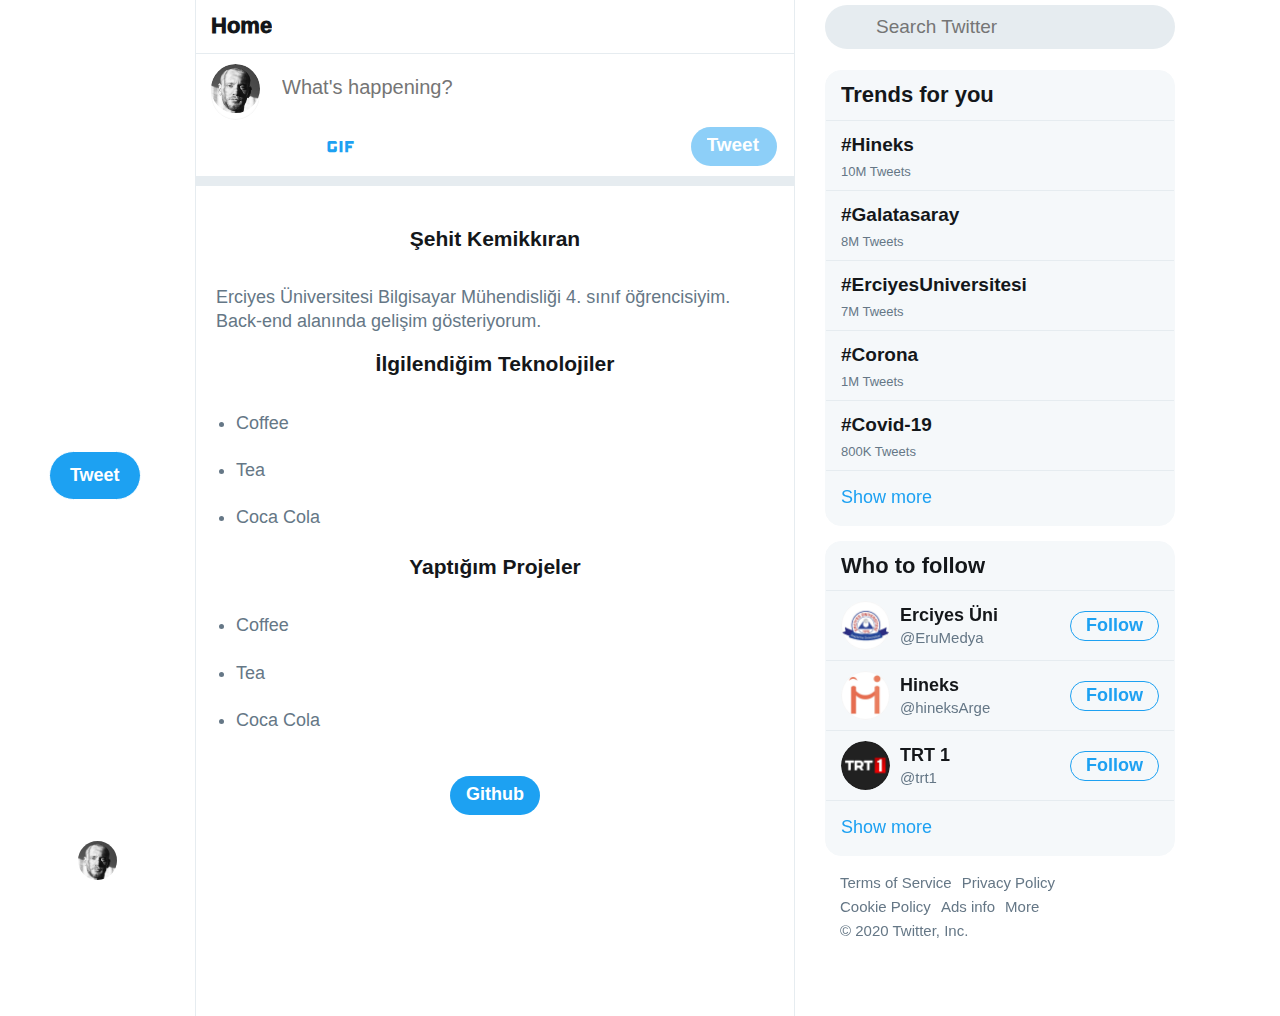
==== hakkimda.html @ d277f5a0 "proej dosyalarının yüklenmesi" ====
<!DOCTYPE html>
<html lang="en">
<head>
    <meta charset="UTF-8">
    <meta name="viewport" content="width=device-width, initial-scale=1.0">
    <script src="https://use.fontawesome.com/23bea62652.js"></script>
    <link rel="stylesheet" href="style.css">
    <title>Twitter</title>
    <link rel="icon" href="./images/twitter.png">
    <link href="https://fonts.googleapis.com/icon?family=Material+Icons" rel="stylesheet">
</head>
<body>

    <div id="root">

        <!-- Header Section -->
        <header class="css-general-class" style="align-items: center;">
            <div class="css-general-class header-div-width">
                <div class="css-general-class header-outer-container">
                    <div class="css-general-class header-container">
                        <!-- Header Side Nav Bar -->
                        <div class="css-general-class header-div-align">
                            <!-- Twitter Icon Div -->
                            <div class="css-general-class header-div-maxWidth header-div--padding">
                                <h1 class="h1-twitter-icon">
                                    <a class="a-twitter-icon" href="#">
                                        <div class="a-twitter-icon-div">
                                            <i class="faa fa fa-twitter" aria-hidden="true"></i>
                                        </div>
                                    </a>
                                </h1>
                            </div>
                            <!-- Nav Bar Div -->
                            <div class="css-general-class header-nav-div">
                                <nav class="css-general-class header-nav">
                                    <a href="#"  id="home" class="css-general-class header-nav-a">
                                        <div class="css-general-class header-nav-a-div">
                                            <div class="css-general-class">
                                                <i class="fas fa fa-home" aria-hidden="true"></i>
                                            </div>
                                            <a href="./index.html">
                                            <div class="header-nav-items">
                                                <span class="header-nav-span">Home</span>
                                            </div>
                                        </a>
                                        </div>
                                    </a>
                                    <a href="#" class="css-general-class header-nav-a">
                                        <div class="css-general-class header-nav-a-div">
                                            <div class="css-general-class">
                                                <i class="fas fa fa-hashtag" aria-hidden="true"></i>
                                            </div>
                                            <div class="header-nav-items">
                                                <span class="header-nav-span">Explore</span>
                                            </div>
                                        </div>
                                    </a>
                                    <a href="#" class="css-general-class header-nav-a">
                                        <div class="css-general-class header-nav-a-div">
                                            <div class="css-general-class">
                                                <i class="fas fa fa-bell-o" aria-hidden="true"></i>
                                            </div>
                                            <div class="header-nav-items">
                                                <span class="header-nav-span">Notifications</span>
                                            </div>
                                        </div>
                                    </a>
                                    <a href="#" class="css-general-class header-nav-a">
                                        <div class="css-general-class header-nav-a-div">
                                            <div class="css-general-class">
                                                <i class="fas fa fa-envelope-o" aria-hidden="true"></i>
                                            </div>
                                            <div class="header-nav-items">
                                                <span class="header-nav-span">Messages</span>
                                            </div>
                                        </div>
                                    </a>
                                    <a href="#" class="css-general-class header-nav-a">
                                        <div class="css-general-class header-nav-a-div">
                                            <div class="css-general-class">
                                                <i class="fas fa fa-bookmark-o" aria-hidden="true"></i>
                                            </div>
                                            <div class="header-nav-items">
                                                <span class="header-nav-span">Bookmarks</span>
                                            </div>
                                        </div>
                                    </a>
                                    <a href="#" class="css-general-class header-nav-a">
                                        <div class="css-general-class header-nav-a-div">
                                            <div class="css-general-class">
                                                <i class="fas fa fa-list" aria-hidden="true"></i>
                                            </div>
                                            <div class="header-nav-items">
                                                <span class="header-nav-span">Lists</span>
                                            </div>
                                        </div>
                                    </a>
                                    <a href="#" class="css-general-class header-nav-a">
                                        <div class="css-general-class header-nav-a-div">
                                            <div class="css-general-class">
                                                <i class="fas fa fa-user-o" aria-hidden="true"></i>
                                            </div>
                                            <a href="hakkimda.html">
                                            <div class="header-nav-items">
                                             
                                                <span class="header-nav-span">Profile</span>
                                            
                                            </div>
                                        </a>
                                        </div>
                                    </a>
                                    <a href="#" class="css-general-class header-nav-a">
                                        <div class="css-general-class header-nav-a-div">
                                            <div class="css-general-class">
                                                <i class="fas fa fa-ellipsis-h" aria-hidden="true" style="font-size: 33px;"></i>
                                            </div>
                                            <div class="header-nav-items">
                                                <span class="header-nav-span">More</span>
                                            </div>
                                        </div>
                                    </a>
                                </nav>
                            </div>
                            <!-- Tweet Btn Div -->
                            <div class="css-general-class header-btn-div">
                                <a href="#" class="css-general-class header-btn-a">
                                    <div class="header-btn-a-div">
                                        <span class="css-general-class header-btn-span">Tweet</span>
                                    </div>
                                </a>
                            </div>
                        </div>
                        <!-- Header User Div -->
                        <div class="css-general-class header-user-div">
                            <div class="css-general-class">
                                <div class="css-general-class header-user--div">
                                    <!-- Profile Image -->
                                    <div class="css-general-class">
                                        <div class="css-general-class header-userImg-div">
                                            <img src="./images/sehit.jpeg" alt="Şehit Kemikkıran"  height="39px" width="39px">
                                        </div>
                                    </div>
                                    <!-- User Name -->
                                    <div class="css-general-class header-user-name">
                                        <div class="css-general-class header-user--name">
                                            <div class="css-general-class header-user---name">
                                                <div class="css-general-class header-user----name">
                                                    <span id="user-name" class="header-userName-span">Şehit Kemikkıran</span>
                                                </div>
                                            </div>
                                            <div class="css-general-class header-user-nickName">
                                                <div class="css-general-class header-user--nickName">
                                                    <span id="user-nick-name" class="css-general-class user-nickName-span">@SehitKemikkiran</span>
                                                </div>
                                            </div>
                                        </div>
                                    </div>
                                    <!-- Down Arrow Icon -->
                                    <div class="css-general-class header-user-icon">
                                        <i class="faas fa fa-angle-down" aria-hidden="true"></i>
                                    </div>
                                </div>
                            </div>
                        </div>
                    </div>
                </div>
            </div>
        </header>


        <!-- Main Section -->
        <main class="css-general-class">
            <div class="css-general-class main-container">
                <div class="css-general-class main--container">
                    <div class="css-general-class main---container">
                        <!-- Tweets Box  -->
                        <div class="css-general-class tweets-box">
                            <div class="css-general-class"> <!--    -->
                                <!-- Main Header Div -->
                                <div class="css-general-class main-header-box">
                                    <div class="css-general-class main-header--box">
                                        <div class="css-general-class main-header---box">
                                            <div class="css-general-class">
                                                <div class="css-general-class main-header----box">
                                                    <div class="css-general-class main-header-----box">
                                                        <!-- Header Home Div -->
                                                        <div class="css-general-class main-header-content">
                                                            <div class="css-general-class main-header--content">
                                                                <h2 class="main-header-h2">
                                                                    <span class="main-header-span">Home</span>
                                                                </h2>
                                                            </div>
                                                        </div>
                                                        <!-- Stars Icon Div -->
                                                        <div class="css-general-class main-header-iconBox">
                                                            <div class="css-general-class main-header--iconBox">
                                                                <div class="main-header---iconBox">
                                                                    <i class="fa-main-header fa fa-star-o" aria-hidden="true"></i>
                                                                </div>
                                                            </div>
                                                        </div>
                                                    </div>
                                                </div>
                                            </div>
                                        </div>
                                    </div>
                                </div>
                                <!-- Main Post Tweet Box -->
                                <div class="css-general-class main-post-tweet">
                                    <div class="css-general-class main-post--tweet">
                                        <div class="css-general-class main-post---tweet">
                                            <div class="css-general-class">
                                                <div class="css-general-class">
                                                    <div class="css-general-class main-post----tweet">
                                                        <div class="css-general-class main-post-----tweet">
                                                            <!-- User Image -->
                                                            <div class="css-general-class main-postTweet-img">
                                                                <a href="#" class="css-general-class main-postTweet-img-a">
                                                                    <div class="css-general-class main-post-img-a-div">
                                                                        <div class="main-post-img-a--div">
                                                                            <div class="css-general-class main-post-img-a---div">
                                                                                <div class="css-general-class post-img-div"></div>
                                                                                <img src="./images/sehit.jpeg" alt="SehitKemikkıran" class="img-box">
                                                                            </div>
                                                                        </div>
                                                                        <div class="main-post-img--shadow"></div>
                                                                    </div>
                                                                    <div class="css-general-class main-post-img-shadow"></div>
                                                                </a>
                                                            </div>
                                                            <!-- Post Tweet Box -->
                                                            <div class="css-general-class post-tweet-box">
                                                                <!-- Whats Happening Box -->
                                                                <div class="css-general-class tweet-content">
                                                                    <div class="tweet--content">
                                                                        <div class="css-general-class tweet---content">
                                                                            <div class="css-general-class tweet----content">
                                                                                <div class="css-general-class tweet-content-div">
                                                                                    <div class="css-general-class tweet-content--div">
                                                                                        <div class="css-general-class tweet-content---div">
                                                                                            <div class="tweet-content----div">
                                                                                                <div class="css-general-class tweet-content-----div">
                                                                                                    <div class="css-general-class tweet--content-div">
                                                                                                        <div class="css-general-class tweet---content-div">
                                                                                                            <div class="css-general-class tweet----content-div">
                                                                                                                <div class="tweet-----content-div">
                                                                                                                    <div class="tweet--content--div">
                                                                                                                        <div class="tweet--content---div">
                                                                                                                            <textarea name="#" id="tweet-content" cols="4" rows="10" placeholder="What's happening?" class="tweet--content----div"></textarea>
                                                                                                                        </div>
                                                                                                                    </div>
                                                                                                                </div>
                                                                                                            </div>
                                                                                                        </div>
                                                                                                    </div>
                                                                                                </div>
                                                                                            </div>
                                                                                        </div>
                                                                                    </div>
                                                                                </div>
                                                                            </div>
                                                                        </div>
                                                                    </div>
                                                                </div>
                                                                <!-- Icons & Tweet Box -->
                                                                <div>
                                                                    <div class="css-general-class">
                                                                        <div class="css-general-class tweet-post-icon-container">
                                                                            <!-- Icons Box -->
                                                                            <div class="css-general-class post-icons-container">
                                                                                <!-- Add Photo Btn -->
                                                                                <div class="css-general-class post-btns">
                                                                                    <div class="css-general-class post--btns">
                                                                                        <i class="fa-post fa fa-picture-o" aria-hidden="true"></i>
                                                                                    </div>
                                                                                </div>
                                                                                <!-- Add GIF Btn -->
                                                                                <div class="css-general-class post-btns">
                                                                                    <div class="css-general-class post--btns">
                                                                                        <i class="fa-post fa--post material-icons">gif</i>
                                                                                    </div>
                                                                                </div>
                                                                                <!-- Add Poll Btn -->
                                                                                <div class="css-general-class post-btns">
                                                                                    <div class="css-general-class post--btns">
                                                                                        <i class="fa-post fa fa-bar-chart" aria-hidden="true"></i>
                                                                                    </div>
                                                                                </div>
                                                                                <!-- Add Emoji Btn -->
                                                                                <div class="css-general-class post-btns">
                                                                                    <div class="css-general-class post--btns">
                                                                                        <i class="fa-post fa fa-smile-o" aria-hidden="true"></i>
                                                                                    </div>
                                                                                </div>
                                                                                <!-- Schedule Tweet -->
                                                                                <div class="css-general-class post-btns">
                                                                                    <div class="css-general-class post--btns">
                                                                                        <i class="fa-post fa fa-calendar" aria-hidden="true"></i>
                                                                                    </div>
                                                                                </div>
                                                                            </div>
                                                                            <!-- Btn --Tweet-- Box -->
                                                                            <div class="css-general-class tweet-btn-container">
                                                                                <div aria-disabled="true" id="tweet-btn" class="css-general-class tweet-btn--container">
                                                                                    <div class="css-general-class tweet-btn---container">
                                                                                        <span class="css-general-class tweet-btn-span">
                                                                                            <span id="tweet-btn-span" class="css-general-class tweet-btn--span">Tweet</span>
                                                                                        </span>
                                                                                    </div>
                                                                                </div>
                                                                            </div>
                                                                        </div>
                                                                    </div>
                                                                </div>
                                                            </div>
                                                        </div>
                                                    </div>
                                                </div>
                                            </div>
                                        </div>
                                    </div>
                                </div>
                                <!-- Line Div -->
                                <div class="css-general-class main-line-div"></div>
                                <!-- Main Tweets Box -->
                                <div class="css-general-class tweets-main-box">
                                    <div class="css-general-class">
                                        <div id="tweets-box" class="css-general-class">
                                            <div id="no-content-div" class="css-general-class tweets-main--box">
                                                <!-- Welcome Div -->
                                                <div class="css-general-class welcom-div">
                                                    <span class="css-general-class welcome-span">
                                                       Şehit Kemikkıran
                                                    </span>
                                                </div>
                                                <!-- Paragraph -->
                                                <div class="css-general-class welcome-p-div" style="text-align: start !important;">
                                                    <span class="css-general-class welcome-p-span">
                                                        Erciyes Üniversitesi Bilgisayar Mühendisliği 4. sınıf öğrencisiyim.<br> Back-end alanında gelişim gösteriyorum.   
                                                    </span>
                                                </div> <br>
                                                <div class="css-general-class welcom-div">
                                                    <span class="css-general-class welcome-span">
                                                       İlgilendiğim Teknolojiler
                                                    </span>
                                                </div>
                                                <div class="css-general-class welcome-p-div" style="text-align: start !important;">
                                                    <span class="css-general-class welcome-p-span">
                                                        <ul class="list-style-type: circle;" style="padding-left: 20px;">
                                                            <li>Coffee</li>
                                                            <li>Tea</li>
                                                            <li>Coca Cola</li>
                                                          </ul>   
                                                    </span>
                                                </div>
                                                <div class="css-general-class welcom-div">
                                                    <span class="css-general-class welcome-span">
                                                       Yaptığım Projeler
                                                    </span>
                                                </div>
                                                <div class="css-general-class welcome-p-div" style="text-align: start !important;">
                                                    <span class="css-general-class welcome-p-span">
                                                        <ul class="list-style-type: circle;" style="padding-left: 20px;">
                                                            <li>Coffee</li>
                                                            <li>Tea</li>
                                                            <li>Coca Cola</li>
                                                          </ul>   
                                                    </span>
                                                </div>
                                                <!-- Let's Go Btn -->
                                                <a href="https://github.com/sehit" target="_blank" class="css-general-class welcome-a">
                                                    <div class="css-general-class lets-go-btn">
                                                        <span class="css-general-class lets-go-span">
                                                            <span class="css-general-class lets-go--span">
                                                                Github
                                                            </span>
                                                        </span>
                                                    </div>
                                                </a>
                                            </div>
                                        </div>
                                    </div>
                                </div>
                            </div>
                        </div>
                        <!-- Search, Trends & Follow Box -->
                        <div class="css-general-class col-3rd-container">
                            <div class="css-general-class col-3rd--container">
                                <div class="css-general-class col-3rd---container">
                                    <div class="css-general-class col-3rd----container">
                                        <div class="css-general-class">
                                            <div class="css-general-class col-3rd-----container">
                                                <!-- Search Container -->
                                                <div class="css-general-class search-container">
                                                    <div class="css-general-class search--container">
                                                        <div class="css-general-class search---container">
                                                            <div class="search----container">
                                                                <form action="#" class="search-form">
                                                                    <div class="css-general-class search-form-div">
                                                                        <div class="css-general-class search-form--div">
                                                                            <div class="css-general-class search-form---div">
                                                                                <!-- Search Icon -->
                                                                                <div class="css-general-class search-icon-div">
                                                                                    <i class="fa--search fa fa-search" aria-hidden="true"></i>
                                                                                </div>
                                                                                <!-- Search Content -->
                                                                                <div class="css-general-class search-content-div">
                                                                                    <input type="text" placeholder="Search Twitter" class="search-content-input">
                                                                                </div>
                                                                            </div>
                                                                        </div>
                                                                    </div>
                                                                </form>
                                                            </div>
                                                        </div>
                                                    </div>
                                                </div>
                                                <!-- Trends for you Container -->
                                                <div class="css-general-class trends-container">
                                                    <div class="css-general-class">
                                                        <div class="css-general-class">
                                                            <section class="css-general-class">
                                                                <div class="css-general-class">
                                                                    <div class="css-general-class">
                                                                        <div class="css-general-class trends--container">
                                                                            <div class="css-general-class">
                                                                                <!-- Trends for you Div -->
                                                                                <div class="css-general-class trends-header-container trends--header">
                                                                                    <h2 class="css-general-class trends-Header-h2">
                                                                                        <!-- Text -->
                                                                                        <div class="css-general-class trends-header-h2-div">
                                                                                            <span class="css-general-class trends-h2-div-span">
                                                                                                Trends for you 
                                                                                            </span>
                                                                                        </div>
                                                                                        <!-- Setting Icon -->
                                                                                        <div class="css-general-class trends-setting-icon">
                                                                                            <a href="#" class="css-general-class setting-icon-a">
                                                                                                <div class="css-general-class setting-icon-a-div">
                                                                                                    <i class="fa--setting fa fa-cog" aria-hidden="true"></i>
                                                                                                </div>
                                                                                            </a>
                                                                                        </div>
                                                                                    </h2>
                                                                                </div>
                                                                                <!-- First Hashtag -->
                                                                                <div class="css-general-class hashtag-container">
                                                                                    <div class="css-general-class hashtag--container">
                                                                                        <div class="css-general-class hashtag---container">
                                                                                            <!-- Hashtag Text -->
                                                                                            <div class="css-general-class hashtag-text">
                                                                                                <span class="hashtag-span">#Hineks</span>
                                                                                            </div>
                                                                                            <!-- Number Of Tweets -->
                                                                                            <div class="css-general-class hashtag-number">
                                                                                                <span class="css-general-class hashtag-number-span">
                                                                                                    10M Tweets
                                                                                                </span>
                                                                                            </div>
                                                                                            <!-- Hashtag Icon -->
                                                                                            <div class="css-general-class hashtag-icon">
                                                                                                <div class="css-general-class hashtag--icon">
                                                                                                    <div class="css-general-class hashtag---icon">
                                                                                                        <div class="css-general-class hashtag----icon">
                                                                                                            <div class="css-general-class hashtag-----icon">
                                                                                                                <div class="css-general-class hashtag------icon">
                                                                                                                    
                                                                                                                </div>
                                                                                                                <i class="fa--hashtag fa fa-ellipsis-h" aria-hidden="true"></i>
                                                                                                            </div>
                                                                                                        </div>
                                                                                                    </div>
                                                                                                </div>
                                                                                            </div>
                                                                                        </div>
                                                                                    </div>
                                                                                </div>
                                                                                <!-- Second Hash -->
                                                                                <div class="css-general-class hashtag-container">
                                                                                    <div class="css-general-class hashtag--container">
                                                                                        <div class="css-general-class hashtag---container">
                                                                                            <!-- Hashtag Text -->
                                                                                            <div class="css-general-class hashtag-text">
                                                                                                <span class="hashtag-span">#Galatasaray</span>
                                                                                            </div>
                                                                                            <!-- Number Of Tweets -->
                                                                                            <div class="css-general-class hashtag-number">
                                                                                                <span class="css-general-class hashtag-number-span">
                                                                                                    8M Tweets
                                                                                                </span>
                                                                                            </div>
                                                                                            <!-- Hashtag Icon -->
                                                                                            <div class="css-general-class hashtag-icon">
                                                                                                <div class="css-general-class hashtag--icon">
                                                                                                    <div class="css-general-class hashtag---icon">
                                                                                                        <div class="css-general-class hashtag----icon">
                                                                                                            <div class="css-general-class hashtag-----icon">
                                                                                                                <div class="css-general-class hashtag------icon">
                                                                                                                    
                                                                                                                </div>
                                                                                                                <i class="fa--hashtag fa fa-ellipsis-h" aria-hidden="true"></i>
                                                                                                            </div>
                                                                                                        </div>
                                                                                                    </div>
                                                                                                </div>
                                                                                            </div>
                                                                                        </div>
                                                                                    </div>
                                                                                </div>
                                                                                <!-- Third Hash -->
                                                                                <div class="css-general-class hashtag-container">
                                                                                    <div class="css-general-class hashtag--container">
                                                                                        <div class="css-general-class hashtag---container">
                                                                                            <!-- Hashtag Text -->
                                                                                            <div class="css-general-class hashtag-text">
                                                                                                <span class="hashtag-span">#ErciyesUniversitesi</span>
                                                                                            </div>
                                                                                            <!-- Number Of Tweets -->
                                                                                            <div class="css-general-class hashtag-number">
                                                                                                <span class="css-general-class hashtag-number-span">
                                                                                                    7M Tweets
                                                                                                </span>
                                                                                            </div>
                                                                                            <!-- Hashtag Icon -->
                                                                                            <div class="css-general-class hashtag-icon">
                                                                                                <div class="css-general-class hashtag--icon">
                                                                                                    <div class="css-general-class hashtag---icon">
                                                                                                        <div class="css-general-class hashtag----icon">
                                                                                                            <div class="css-general-class hashtag-----icon">
                                                                                                                <div class="css-general-class hashtag------icon">
                                                                                                                    
                                                                                                                </div>
                                                                                                                <i class="fa--hashtag fa fa-ellipsis-h" aria-hidden="true"></i>
                                                                                                            </div>
                                                                                                        </div>
                                                                                                    </div>
                                                                                                </div>
                                                                                            </div>
                                                                                        </div>
                                                                                    </div>
                                                                                </div>
                                                                                <!-- Forth Hash -->
                                                                                <div class="css-general-class hashtag-container">
                                                                                    <div class="css-general-class hashtag--container">
                                                                                        <div class="css-general-class hashtag---container">
                                                                                            <!-- Hashtag Text -->
                                                                                            <div class="css-general-class hashtag-text">
                                                                                                <span class="hashtag-span">#Corona</span>
                                                                                            </div>
                                                                                            <!-- Number Of Tweets -->
                                                                                            <div class="css-general-class hashtag-number">
                                                                                                <span class="css-general-class hashtag-number-span">
                                                                                                    1M Tweets
                                                                                                </span>
                                                                                            </div>
                                                                                            <!-- Hashtag Icon -->
                                                                                            <div class="css-general-class hashtag-icon">
                                                                                                <div class="css-general-class hashtag--icon">
                                                                                                    <div class="css-general-class hashtag---icon">
                                                                                                        <div class="css-general-class hashtag----icon">
                                                                                                            <div class="css-general-class hashtag-----icon">
                                                                                                                <div class="css-general-class hashtag------icon">
                                                                                                                    
                                                                                                                </div>
                                                                                                                <i class="fa--hashtag fa fa-ellipsis-h" aria-hidden="true"></i>
                                                                                                            </div>
                                                                                                        </div>
                                                                                                    </div>
                                                                                                </div>
                                                                                            </div>
                                                                                        </div>
                                                                                    </div>
                                                                                </div>
                                                                                <!-- Last Hash -->
                                                                                <div class="css-general-class hashtag-container">
                                                                                    <div class="css-general-class hashtag--container">
                                                                                        <div class="css-general-class hashtag---container">
                                                                                            <!-- Hashtag Text -->
                                                                                            <div class="css-general-class hashtag-text">
                                                                                                <span class="hashtag-span">#Covid-19</span>
                                                                                            </div>
                                                                                            <!-- Number Of Tweets -->
                                                                                            <div class="css-general-class hashtag-number">
                                                                                                <span class="css-general-class hashtag-number-span">
                                                                                                    800K Tweets
                                                                                                </span>
                                                                                            </div>
                                                                                            <!-- Hashtag Icon -->
                                                                                            <div class="css-general-class hashtag-icon">
                                                                                                <div class="css-general-class hashtag--icon">
                                                                                                    <div class="css-general-class hashtag---icon">
                                                                                                        <div class="css-general-class hashtag----icon">
                                                                                                            <div class="css-general-class hashtag-----icon">
                                                                                                                <div class="css-general-class hashtag------icon">
                                                                                                                    
                                                                                                                </div>
                                                                                                                <i class="fa--hashtag fa fa-ellipsis-h" aria-hidden="true"></i>
                                                                                                            </div>
                                                                                                        </div>
                                                                                                    </div>
                                                                                                </div>
                                                                                            </div>
                                                                                        </div>
                                                                                    </div>
                                                                                </div>
                                                                                <!-- Show More Link -->
                                                                                <a href="#" class="css-general-class trends-a">
                                                                                    <div class="css-general-class trends-a-div">
                                                                                        <span class="css-general-class trends-a-span">
                                                                                            Show more
                                                                                        </span>
                                                                                    </div>
                                                                                </a>
                                                                            </div>
                                                                        </div>
                                                                    </div>
                                                                </div>
                                                            </section>
                                                        </div>
                                                    </div>
                                                </div>
                                                <!-- Who To Follow Container -->
                                                <div class="css-general-class follow-container">
                                                    <aside class="css-general-class">
                                                        <!-- Who To Follow Header -->
                                                        <div class="css-general-class follow--container">
                                                            <h2 class="css-general-class follow-h2">
                                                                <div class="css-general-class follow-h2-div">
                                                                    <span class="css-general-class follow-span">
                                                                        Who to follow
                                                                    </span>
                                                                </div>
                                                            </h2>
                                                        </div>
                                                        <!-- Suggested Pages -->
                                                        <div class="css-general-class">
                                                            <!-- Page one -->
                                                            <div class="css-general-class suggested-container">
                                                                <div class="css-general-class suggested--container">
                                                                    <!-- Image -->
                                                                    <div class="css-general-class suggested-img-container">
                                                                        <div class="css-general-class suggested-img--container">
                                                                            <a href="#" class="css-general-class suggested-img-a">
                                                                                <div class="css-general-class suggested-img-a--div">
                                                                                    <div class="suggested-img-div"></div>
                                                                                    <div class="suggested-img--div">
                                                                                        <div class="css-general-class suggested-img---div">
                                                                                            <div class="css-general-class suggested-img----div"></div>
                                                                                            <img src="https://twitter.com/EruMedya/photo" alt="eru" class="suggested-img">
                                                                                        </div>
                                                                                    </div>
                                                                                </div>
                                                                                <div class="css-general-class suggested-img-a-div"></div>
                                                                            </a>
                                                                        </div>
                                                                    </div>
                                                                    <!-- Text & Btn -->
                                                                    <div class="css-general-class suggested-page-name-div">
                                                                        <div class="css-general-class suggested-page-name--div">
                                                                            <!-- Page Name -->
                                                                            <div class="css-general-class suggested-page-name---div">
                                                                                <a href="https://twitter.com/EruMedya" target="_blanks" class="css-general-class suggested-page-name-a">
                                                                                    <div class="css-general-class suggested-page-name-a-div">
                                                                                        <!-- Name -->
                                                                                        <div class="css-general-class suggested-page-name">
                                                                                            <!-- Name -->
                                                                                            <div class="css-general-class suggested--page-name">
                                                                                                <span class="css-general-class suggested--page-name-span">
                                                                                                    <span class="css-general-class suggested--page-name-span">
                                                                                                        Erciyes Üni
                                                                                                    </span>
                                                                                                </span>
                                                                                            </div>
                                                                                            <!-- Verified Icon -->
                                                                                            <div class="css-general-class suggested-page-verified">
                                                                                                <i class="fa-verified fa fa-check-circle" aria-hidden="true"></i>
                                                                                            </div>
                                                                                        </div>
                                                                                        <!-- Nick Name -->
                                                                                        <div class="css-general-class suggested-nickName-div">
                                                                                            <div class="css-general-class suggested-nickName--div">
                                                                                                <span class="css-general-class suggested-nickName-span">
                                                                                                    @EruMedya
                                                                                                </span>
                                                                                            </div>
                                                                                        </div>
                                                                                    </div>
                                                                                </a>
                                                                            </div>
                                                                            <!-- Follow Btn -->
                                                                            <div class="css-general-class suggested-btn">
                                                                                <div class="css-general-class suggested--btn">
                                                                                    <div class="css-general-class suggested---btn">
                                                                                        <span class="css-general-class suggested-btn--span">
                                                                                            <span class="css-general-class suggested-btn---span">
                                                                                                Follow
                                                                                            </span>
                                                                                        </span>
                                                                                    </div>
                                                                                </div>
                                                                            </div>
                                                                        </div>
                                                                    </div>
                                                                </div>
                                                            </div>
                                                            <!-- Page two -->
                                                            <div class="css-general-class suggested-container">
                                                                <div class="css-general-class suggested--container">
                                                                    <!-- Image -->
                                                                    <div class="css-general-class suggested-img-container">
                                                                        <div class="css-general-class suggested-img--container">
                                                                            <a href="#" class="css-general-class suggested-img-a">
                                                                                <div class="css-general-class suggested-img-a--div">
                                                                                    <div class="suggested-img-div"></div>
                                                                                    <div class="suggested-img--div">
                                                                                        <div class="css-general-class suggested-img---div">
                                                                                            <div class="css-general-class suggested-img-jazeera----div"></div>
                                                                                            <img src="./images/hineks.jpg" alt="AJ+" class="suggested-img">
                                                                                        </div>
                                                                                    </div>
                                                                                </div>
                                                                                <div class="css-general-class suggested-img-a-div"></div>
                                                                            </a>
                                                                        </div>
                                                                    </div>
                                                                    <!-- Text & Btn -->
                                                                    <div class="css-general-class suggested-page-name-div">
                                                                        <div class="css-general-class suggested-page-name--div">
                                                                            <!-- Page Name -->
                                                                            <div class="css-general-class suggested-page-name---div">
                                                                                <a href="#" class="css-general-class suggested-page-name-a">
                                                                                    <div class="css-general-class suggested-page-name-a-div">
                                                                                        <!-- Name -->
                                                                                        <div class="css-general-class suggested-page-name">
                                                                                            <!-- Name -->
                                                                                            <div class="css-general-class suggested--page-name">
                                                                                                <span class="css-general-class suggested--page-name-span">
                                                                                                    <span class="css-general-class suggested--page-name-span">
                                                                                                        Hineks
                                                                                                    </span>
                                                                                                </span>
                                                                                            </div>
                                                                                            <!-- Verified Icon -->
                                                                                            <div class="css-general-class suggested-page-verified">
                                                                                                <i class="fa-verified fa fa-check-circle" aria-hidden="true"></i>
                                                                                            </div>
                                                                                        </div>
                                                                                        <!-- Nick Name -->
                                                                                        <div class="css-general-class suggested-nickName-div">
                                                                                            <div class="css-general-class suggested-nickName--div">
                                                                                                <span class="css-general-class suggested-nickName-span">
                                                                                                    @hineksArge
                                                                                                </span>
                                                                                            </div>
                                                                                        </div>
                                                                                    </div>
                                                                                </a>
                                                                            </div>
                                                                            <!-- Follow Btn -->
                                                                            <div class="css-general-class suggested-btn">
                                                                                <div class="css-general-class suggested--btn">
                                                                                    <div class="css-general-class suggested---btn">
                                                                                        <span class="css-general-class suggested-btn--span">
                                                                                            <span class="css-general-class suggested-btn---span">
                                                                                                Follow
                                                                                            </span>
                                                                                        </span>
                                                                                    </div>
                                                                                </div>
                                                                            </div>
                                                                        </div>
                                                                    </div>
                                                                </div>
                                                            </div>
                                                            <!-- Page three -->
                                                            <div class="css-general-class suggested-container">
                                                                <div class="css-general-class suggested--container">
                                                                    <!-- Image -->
                                                                    <div class="css-general-class suggested-img-container">
                                                                        <div class="css-general-class suggested-img--container">
                                                                            <a href="#" class="css-general-class suggested-img-a">
                                                                                <div class="css-general-class suggested-img-a--div">
                                                                                    <div class="suggested-img-div"></div>
                                                                                    <div class="suggested-img--div">
                                                                                        <div class="css-general-class suggested-img---div">
                                                                                            <div class="css-general-class suggested-img-reuters----div"></div>
                                                                                            <img src="./images/trt1.jpg" alt="AJ+" class="suggested-img">
                                                                                        </div>
                                                                                    </div>
                                                                                </div>
                                                                                <div class="css-general-class suggested-img-a-div"></div>
                                                                            </a>
                                                                        </div>
                                                                    </div>
                                                                    <!-- Text & Btn -->
                                                                    <div class="css-general-class suggested-page-name-div">
                                                                        <div class="css-general-class suggested-page-name--div">
                                                                            <!-- Page Name -->
                                                                            <div class="css-general-class suggested-page-name---div">
                                                                                <a href="#" class="css-general-class suggested-page-name-a">
                                                                                    <div class="css-general-class suggested-page-name-a-div">
                                                                                        <!-- Name -->
                                                                                        <div class="css-general-class suggested-page-name">
                                                                                            <!-- Name -->
                                                                                            <div class="css-general-class suggested--page-name">
                                                                                                <span class="css-general-class suggested--page-name-span">
                                                                                                    <span class="css-general-class suggested--page-name-span">
                                                                                                        TRT 1
                                                                                                    </span>
                                                                                                </span>
                                                                                            </div>
                                                                                            <!-- Verified Icon -->
                                                                                            <div class="css-general-class suggested-page-verified">
                                                                                                <i class="fa-verified fa fa-check-circle" aria-hidden="true"></i>
                                                                                            </div>
                                                                                        </div>
                                                                                        <!-- Nick Name -->
                                                                                        <div class="css-general-class suggested-nickName-div">
                                                                                            <div class="css-general-class suggested-nickName--div">
                                                                                                <span class="css-general-class suggested-nickName-span">
                                                                                                    @trt1
                                                                                                </span>
                                                                                            </div>
                                                                                        </div>
                                                                                    </div>
                                                                                </a>
                                                                            </div>
                                                                            <!-- Follow Btn -->
                                                                            <div class="css-general-class suggested-btn">
                                                                                <div class="css-general-class suggested--btn">
                                                                                    <div class="css-general-class suggested---btn">
                                                                                        <span class="css-general-class suggested-btn--span">
                                                                                            <span class="css-general-class suggested-btn---span">
                                                                                                Follow
                                                                                            </span>
                                                                                        </span>
                                                                                    </div>
                                                                                </div>
                                                                            </div>
                                                                        </div>
                                                                    </div>
                                                                </div>
                                                            </div>
                                                        </div>
                                                        <!-- Show More Link -->
                                                        <a href="#"></a><a href="#" class="css-general-class trends-a">
                                                            <div class="css-general-class trends-a-div">
                                                                <span class="css-general-class trends-a-span">
                                                                    Show more
                                                                </span>
                                                            </div>
                                                        </a>
                                                    </aside>
                                                </div>
                                                <!-- Terms Container -->
                                                <div class="css-general-class terms-container">
                                                    <nav class="css-general-class terms--container">
                                                        <!-- Terms Of Service -->
                                                        <a href="#" class="css-general-class terms-a">
                                                            <span class="css-general-class terms-span">
                                                                Terms of Service
                                                            </span>
                                                        </a>
                                                        <!-- Privacy Policy -->
                                                        <a href="#" class="css-general-class terms-a">
                                                            <span class="css-general-class terms-span">
                                                                Privacy Policy
                                                            </span>
                                                        </a>
                                                        <!-- Cookie Policy -->
                                                        <a href="#" class="css-general-class terms-a">
                                                            <span class="css-general-class terms-span">
                                                                Cookie Policy
                                                            </span>
                                                        </a>
                                                        <!-- Ads info -->
                                                        <a href="#" class="css-general-class terms-a">
                                                            <span class="css-general-class terms-span">
                                                                Ads info
                                                            </span>
                                                        </a>
                                                        <!-- More -->
                                                        <div class="css-general-class terms-more-div">
                                                            <div class="css-general-class terms-more--div">
                                                                More
                                                                <i class="fa-footer fa fa-ellipsis-h" aria-hidden="true"></i>
                                                            </div>
                                                        </div>
                                                        <!-- 2020 Twitter -->
                                                        <div class="css-general-class terms-last-link">
                                                            <span class="css-general-class terms-last-span">
                                                                © 2020 Twitter, Inc.
                                                            </span>
                                                        </div>
                                                    </nav>
                                                </div>
                                            </div>
                                        </div>
                                    </div>
                                </div>
                            </div>
                        </div>
                    </div>
                </div>
            </div>
        </main>

    </div>
</body>
</html>
---- style.css ----
*{
    margin: 0;
    padding: 0;
    font-family: -apple-system, BlinkMacSystemFont, 'Segoe UI', Roboto, Oxygen, Ubuntu, Cantarell, 'Open Sans', 'Helvetica Neue', sans-serif;
}


body{
    overflow-y: scroll;
    font-size: 15px;
}


#root{
    height: 100%;
    display: flex;
}


/* Header */
.css-general-class{
    border: 0 solid black;
    box-sizing: border-box;
    display: flex;
    flex-basis: auto;
    align-items: stretch;
    flex-direction: column;
    margin: 0;
    padding: 0;
    position: relative;
    z-index: 0;
}

header{
    flex-grow: 1;
    align-items: flex-end; /*----------------*/
    z-index: 3;
}

.header-outer-container{
    height: 100%;
    top: 0px;
    position: fixed;
}

.header-div-width{
    width: 275px;
}

.header-container{
    overflow-y: auto;
    justify-content: space-between;
    height: 100%;
    width: 275px;
    padding-left: 10px;
    padding-right: 10px;
}

.header-div-align{
    align-items: flex-start; /*------------*/
}

.header-div-maxWidth{
    max-width: 100%;
}

.header-div--padding{
    padding-bottom: 2px;
    padding-top: 2px;
}


/* icon styling */

/* .div-icon-dim{
    width: 49px;
    height: 53px;
    justify-content: center;
} */

.h1-twitter-icon{
    min-width: 30px;
    align-self: stretch;
    cursor: pointer;
    align-items: center;
    justify-content: center;
    flex-grow: 1;
    display: flex;
}

.a-twitter-icon{
    min-width: 49px;
    min-height: 49px;
    border-width: 1px;
    border-style: solid;
    border-radius: 9999px;
    border-color: rgb(255, 255, 255);
    padding-left: 0px;
    padding-right: 0px;
    text-decoration: none;
}

.a-twitter-icon:hover{
    background-color: rgb(29, 161, 242, 0.1);
    transition-property: background-color;
    transition-duration: 0.25s;
}

.a-twitter-icon-div{
    line-height: 1;
    font-weight: 700;
    font-size: 15px;
    overflow-wrap: break-word;
    min-width: 0;
    align-items: center;
    justify-content: center;
    flex-grow: 1;
    text-align: center;
    color: rgb(29, 161, 242);
    max-width: 100%;
    display: flex;
}

.faa{
    height: 2rem;
    width: 1.5rem;
    flex-shrink: 0;
    flex-grow: 1;
    color: rgb(29, 161, 242);
    position: relative;
    display: inline-block;
    line-height: 1;
    font-weight: 700;
    font-size: 35px;
    overflow-wrap: break-word;
    text-align: center;
    margin-top: 10px;
}
/* .img-icon{
    margin-top: 10px;
} */


/* header nav styling */
.header-nav-div{
    margin-top: 2px; /*-----------*/
    margin-bottom: 5px;
    /* margin-left: 200px; */
    width: 100%;
}

.header-nav{
    flex-direction: column;
    align-items: flex-start;
}

.header-nav-a{
    cursor: pointer;
    flex-direction: column;
    flex-grow: 1;
    width: 100%;
    padding-top: 0px;
    padding-bottom: 0px;
    display: flex;
    text-decoration: none;
    align-items: flex-start;
}

.header-nav-a:focus{
    outline: none;
}


.header-nav-a-div{
    align-items: center;
    justify-content: center;
    flex-direction: row;
    max-width: 100%;
    padding: 10px;
    border-radius: 9999px;
    border: none !important;
    /* height: 46px;
    width: 135px; */
}

.header-nav-a-div:hover{
    background-color: rgb(29, 161, 242, 0.1);
    transition-property: background-color;
    transition-duration: 00.2s;
}

.header-nav-a-div:hover .fas, .header-nav-a-div:hover .header-nav-items{
    color: rgb(29, 161, 242);
}


.header-nav-a:focus .fas, .header-nav-a:focus .header-nav-items{
    color: rgb(29, 161, 242);
}

.fas{
    height: 1.75rem;
    vertical-align: text-bottom;
    fill: currentColor;
    color: black;
    font-size: 27px;
    position: relative;
    max-width: 100%;
    display: inline-block;
    overflow: hidden;
}

.header-nav-items{
    margin-right: 15px;
    margin-left: 30px; /*------*/
    font-size: 19px;
    font-weight: 700;
    line-height: 1.3125;
    color: black;
    max-width: 100%;
    min-width: 0;
    white-space: nowrap;
    display: inline;
    overflow-wrap: break-word;
    overflow: hidden;
    text-overflow: ellipsis;
}



.header-nav-span{
    overflow-wrap: break-word;
    line-height: 1.3125;
    white-space: inherit;
    /* height: 53px;
    width: 26px; */
    font-size: 22px;
}


/* Tweet Button */
.header-btn-div{
    width: 90%;
    margin-bottom: 5px;
    margin-top: 5px;
    /* margin-left: 150px; */
}

.header-btn-a{
    background-color: rgb(29, 161, 242);
    min-width: calc(78.89px);
    min-height: 49px;
    cursor: pointer;
    padding-left: 30px;
    padding-right: 30px;
    border-width: 1px;
    border-color: white;
    border-style: solid;
    border-radius: 9999px;
    text-decoration: none;
}

.header-btn-a:hover{
    background-color: rgb(26, 145, 218);
    transition-property: background-color;
    transition-duration: 0.2s;
}

.header-btn-a-div{
    color: white;
    line-height: 1;
    font-weight: 700;
    font-size: 18px;
    overflow-wrap: break-word;
    min-width: 0;
    align-items: center;
    justify-content: center;
    flex-grow: 1;
    flex-direction: row;
    text-align: center;
    display: flex;
    max-width: 100%;
    /* height: 100%; */
}

.header-btn-span{
    overflow-wrap: break-word;
    line-height: 1.3125;
    white-space: inherit;
}


/*Header User Div */
.header-user-div{
    margin-bottom: 10px;
    margin-top: 10px;
    /* margin-left: 70px; */
    width: 265px; /*----------*/
    height: 59px; /*----------*/
}

.header-user--div{
    align-items: center;
    flex-direction: row;
    display: flex;
    padding: 10px;
    border-radius: 9999px;
    cursor: pointer;
}

.header-user--div:hover{
    background-color: rgb(29, 161, 242, 0.1);
    transition-property: background-color;
    transition-duration: 00.2s;
}

/* Header User Img */
.header-userImg-div{
    width: 39px;
    height: 39px;
    border-radius: 9999px;
    overflow: hidden;
}

/* Header User Name */
.header-user-name{
    max-width: 100%;
    flex-shrink: 1;
}

.header-user--name{
    flex-shrink: 1;
    flex-grow: 1;
    max-width: 100%;
    margin-left: 10px;
    margin-right: 10px;
    /* overflow: hidden; */
}

.header-user---name{
    align-items: center;
    flex-direction: row;
    max-width: 100%;
}

.header-user----name{
    font-weight: 700;
    font-size: 17px;
    color: rgba(20, 23, 26);
    min-width: 0px;
    max-width: 100%;
    line-height: 1.3125;
    overflow-wrap: break-word;
    overflow: hidden;
    text-overflow: ellipsis;
    white-space: nowrap;
}

.header-userName-span{
    white-space: inherit;
    overflow-wrap: break-word;
    min-width: 0px;
    line-height: 1.3125;
}

.header-user-nickName{
    flex-shrink: 1;
    flex-direction: row;
}

.header-user--nickName{
    color: rgb(101, 119, 134);
    font-weight: 400;
    font-size: 17px;
    line-height: 1.3125;
    overflow-wrap: break-word;
    min-width: 0px;
    flex-direction: row;
    max-width: 100%;
    overflow: hidden;
    text-overflow: ellipsis;
    white-space: nowrap;
}

.user-nickName-span{
    overflow-wrap: break-word;
    min-width: 0px;
    line-height: 1.3125;
    white-space: inherit;
}


/* Header User Icon */
.header-user-icon{
    flex-grow: 1;
    align-items: flex-end;
}

.faas{
    font-size: 28px;
    vertical-align: text-bottom;
    position: relative;
    max-width: 100%;
    display: inline-block;
    overflow: hidden;
}




/* Main Section */
main{
    align-items: flex-start;
    flex-shrink: 1;
    flex-grow: 1;
}

.main-container{
    width: 990px;
    flex-shrink: 1;
    flex-grow: 1;
}

.main--container{
    flex-grow: 1;
}

.main---container{
    align-items: stretch;
    justify-content: space-between;
    background-color: rgba(0, 0, 0, 0);
    flex-grow: 1;
    flex-direction: row;
    width: 100%;
    min-width: 100%;
}


/* Tweets Box Outer Container */
.tweets-box{
    max-width: 600px;
    margin-right: 0px;
    margin-left: 0px;
    border-right-width: 1px;
    border-left-width: 1px;
    border-color: rgb(230, 236, 240);
    background-color: rgba(255,255,255,1.00);
    z-index: 1;
    width: 100%;
    border-style: solid;
}


/* Main Header Divs */
.main-header-box{
    position: sticky;
    border-bottom-width: 1px;
    border-bottom-style: solid;
    border-bottom-color: rgb(230, 236, 240);
    background-color: rgba(255,255,255,1.00);
    z-index: 3;
    top: 0px;
}

.main-header--box{
    z-index: 2;
    cursor: pointer;
}

.main-header---box{
    height: 53px;
    z-index: 2;
}

.main-header----box{
    height: 53px;
    padding-right: 15px;
    padding-left: 15px;
}

.main-header-----box{
    max-width: 1000px;
    height: 53px;
    align-items: center;
    justify-content: center;
    flex-direction: row;
    width: 100%;
    margin-left: auto;
    margin-right: auto;
}

.main-header-content{
    justify-content: center;
    flex-shrink: 1;
    height: 100%;
    flex-grow: 1;
}

.main-header--content{
    align-items: flex-start;
}

.main-header-h2{
    font-weight: 1000;
    font-size: 22px;
    color: rgb(20, 23, 26);
    overflow-wrap: break-word;
    min-width: 0px;
    line-height: 1.3125;
    max-width: 100%;
    overflow: hidden;
    text-overflow: ellipsis;
    white-space: nowrap;
}

.main-header-span{
    overflow-wrap: break-word;
    min-width: 0px;
    line-height: 1.3125;
    white-space: inherit;
}

/* Main header Icon */
.main-header-iconBox{
    margin-left: 20px;
    min-width: 30px;
    min-height: 30px;
    align-self: stretch;
    justify-content: center;
    align-items: flex-end;
}

.main-header--iconBox{
    margin-right: calc(0px + (-1 * (41px - 1.5em)) / 2);
    min-width: 39px;
    min-height: 39px;
    height: 0; /*-------*/
    padding-left: 0px;
    padding-right: 0px;
    border-color: white;
    border-width: 1px;
    border-style: solid;
    border-radius: 9999px;
}

.main-header--iconBox:hover{
    background-color: rgb(29, 161, 242, 0.1);
    transition-property: background-color;
    transition-duration: 0.25s;
}

.main-header---iconBox{
    line-height: 1;
    font-weight: 700;
    font-size: 15px;
    overflow-wrap: break-word;
    min-width: 0px;
    align-items: center;
    justify-content: center;
    flex-grow: 1;
    flex-direction: row;
    text-align: center;
    color: rgb(29, 161, 242);
    max-width: 100%;
    display: flex;
}

.fa-main-header{
    width: 1.5em;
    height: 1.5em;
    flex-shrink: 0;
    color: rgb(29, 161, 242);
    vertical-align: text-bottom;
    position: relative;
    max-width: 100%;
    display: inline-block;
    overflow: hidden;
    line-height: 1;
    font-weight: 700;
    font-size: 27px;
    overflow-wrap: break-word;
    text-align: center;
    margin-top: 4px;
}


/* Post Tweet  Box */
.main-post-tweet{
    z-index: 1;
    background-color: rgba(255,255,255,1.00);
}

.main-post--tweet{
    padding-bottom: 5px;
}

.main-post---tweet{
    padding-bottom: 5px;
    padding-top: 5px;
    background-color: rgba(255,255,255,1.00);
}

.main-post----tweet{
    padding-right: 15px;
    padding-left: 15px;
}

.main-post-----tweet{
    flex-direction: row;
    /* cursor: pointer; */
}


/* Main Post Tweet Box => User Image */
.main-postTweet-img{
    flex-basis: 49px;
    padding-top: 5px;
    margin-right: 10px;
    flex-grow: 0;
}

.main-postTweet-img-a{
    height: 56px;
    width: 100%;
    cursor: pointer;
    border-radius: 9999px;
    overflow: hidden;
    text-decoration: none;
}

.main-postTweet-img-a:hover{
    /* opacity: 0.8;
    transition-property: opacity;
    transition-duration: 0.3s; */
    background-color: rgba(29, 161, 242, 0.1);
    transition-property: background-color, box-shadow;
    transition-duration: 0.25s;
}

.main-post-img-shadow{
    box-shadow: rgba(0, 0, 0, 0.02) 0px 0px 2px inset;
    position: absolute;
    top: 0px;
    left: 0px;
    right: 0px;
    bottom: 0px;
    border-color: rgba(0, 0, 0, 0.04);
    border-width: 1px;
    border-radius: 9999px;
}

.main-post-img-shadow:hover{
    background-color: rgba(0, 0, 0, 0.04);
    transition-property: background-color, box-shadow;
    transition-duration: 0.25s;
}

.main-post-img-a-div{
    overflow: hidden;
    display: block;
}

.main-post-img--shadow{
    padding-bottom: 100%;
    width: 100%;
    display: block;
}

.main-post-img-a--div{
    height: 100%;
    width: 100%;
    position: absolute; /*-----*/
    top: 0px;
    bottom: 0px;
    right: 0px; /*-----*/
    left: 0px; /*-----*/
    display: block;
}

.main-post-img-a---div{
    flex-basis: auto;
    z-index: 0;
    position: absolute; /*-----*/
    top: 0px;
    right: 0px;
    bottom: 0px;
    left: 0px;
    border-radius: 9999px;
    overflow: hidden;
}

.post-img-div{
    background-image: url(./images/sehit.jpeg);
    background-size: cover;
    background-repeat: no-repeat;
    background-position: center center;
    z-index: -1;
    background-color: rgba(0, 0, 0, 0);
    height: 100%;
    width: 100%;
    position: absolute;
    top: 0px;
    right: 0px;
    bottom: 0px;
    left: 0px;
}

.img-box{
    bottom: 0px;
    height: 100%;
    left: 0px;
    opacity: 0;
    position: absolute;
    right: 0px;
    top: 0px;
    width: 100%;
    z-index: -1;
}



/* Psot Tweet Box */
.post-tweet-box{ /*--------*/
    position: static;
    padding-top: 5px;
    justify-content: center;
    flex-basis: 0px;
    flex-grow: 1;
}


/* Tweet Content */
.tweet-content{
    z-index: 1;
}

.tweet--content{
    flex-direction: column;
    border-width: 2px;
    border-radius: 4px;
    border-color: rgba(0, 0, 0, 0);
    border-style: solid;
    display: flex;
}

.tweet---content{
    flex-grow: 1;
}

.tweet----content{
    position: static;
    z-index: 1;
    flex-direction: column;
    flex-shrink: 1;
    flex-grow: 1;
    display: flex;
}

.tweet-content-div{
    z-index: 2;
    justify-content: space-between;
    align-items: center;
    flex-direction: row;
}

.tweet-content--div{
    width: 100%;
}

.tweet-content---div{
    position: static;
    flex-grow: 1;
    z-index: 3;
    width: 100%;
}

.tweet-content----div{
    min-width: 0px;
    box-sizing: border-box;
    align-items: stretch;
    flex-direction: column;
    min-width: 0px;
    z-index: 0;
    position: relative;
    padding: 0px;
    margin: 0px;
    border-width: 0px;
    border-style: solid;
    display: flex;
}

.tweet-content-----div{
    flex-direction: column;
    background-color: rgba(0, 0, 0, 0);
    justify-content: center;
    flex-shrink: 1;
    flex-grow: 1;
    border-width: 0px;
}

.tweet--content-div{
    flex-direction: row;
}

.tweet---content-div{
    font-size: 22px;
    font-weight: 400;
    color: rgba(20, 23, 26);
    overflow-wrap: break-word;
    min-width: 0px;
    line-height: 1.3125;
    flex-grow: 1;
    display: flex;
}

.tweet----content-div{
    width: 100%;
    padding-left: 0px;
    padding-right: 0px;
    display: inline-flex;
    padding: 10px;
}

.tweet-----content-div{
    max-height: 38.0625em;
    min-height: 1.3125em;
    text-align: inherit;
    font-size: inherit;
    color: inherit;
    box-sizing: border-box;
    background-color: rgba(0, 0, 0, 0);
    border-radius: 0px;
    padding: 0px;
    border-width: 0px;
    display: block;
}

.tweet--content--div{
    width: 100%;
    position: relative;
}

.tweet--content---div{
    color: #657786;
    position: absolute;
    z-index: 1;
    display: block;
}

.tweet--content----div{
   background-color: cyan;
   font-size: 20px;
   width: 490px;
   height: 40px;
   background-color: rgba(0, 0, 0, 0);
   border-style: none;
   resize: none;
}

.tweet--content----div:focus{
    outline: none;
}

/* .tweet-content-span{
    color: rgb(101, 119, 134);
    line-height: 1.3125;
    font-size: 22px;
    cursor: text;
} */


/* Tweet Post Icons & Btn Container  */
.tweet-post-icon-container{
    flex-wrap: wrap;
    z-index: 1;
    justify-content: space-between;
    align-items: center;
    flex-direction: row;
    margin-left: 2px;
    margin-right: 2px;
    background-color: rgba(255,255,255,1.00);
}

.post-icons-container{
    margin-top: 10px;
    align-items: center;
    flex-direction: row;
}

.post-btns{
    /* margin-left: -10px; */ /*------*/
    min-width: 39px;
    min-height: 39px;
    height: 0px;
    margin-right: 5px;
    padding-left: 0px;
    padding-right: 0px;
    border-width: 1px;
    border-radius: 9999px;
    border-color: rgba(0, 0, 0, 0);
    background-color: rgba(0, 0, 0, 0);
    border-style: solid;
    cursor: pointer;
}

.post-btns:hover{
    background-color: rgb(29, 161, 242, 0.1);
    transition-property: background-color;
    transition-duration: 00.25s;
}

.post--btns{
    line-height: 1;
    font-weight: 700;
    font-size: 22px;
    overflow-wrap: break-word;
    min-width: 0px;
    align-items: center;
    justify-content: center;
    flex-grow: 1;
    flex-direction: row;
    text-align: center;
    color: rgb(29, 161, 242);
    max-width: 100%;
    display: flex;
}

.fa-post{
    width: 1.5em;
    height: 1.5em;
    flex-shrink: 0;
    color: rgb(29, 161, 242);
    vertical-align: text-bottom;
    position: relative;
    max-width: 100%;
    display: inline-block;
    overflow: hidden;
    margin-top: 8px;
}

.fa--post{
    font-size: 45px !important;
    margin-top: -4px;
    margin-left: -10px;
    margin-right: -10px;
}


/* Tweet Btn */
.tweet-btn-container{
    margin-top: 10px;
    align-items: center;
    flex-direction: row;
}

.tweet-btn--container{ /*--------- when abled => hover -----*/
    opacity: 0.5;
    background-color: rgb(29, 161, 242);
    margin-left: 10px;
    min-width: calc(62.79px);
    min-height: 39px;
    height: 0;
    padding-right: 1em;
    padding-left: 1em;
    border-color: rgba(0, 0, 0, 0);
    border-width: 1px;
    border-radius: 9999px;
    border-style: solid;
}

.tweet-btn---container{
    color: white;
    line-height: 1;
    font-weight: 700;
    font-size: 19px;
    overflow-wrap: break-word;
    min-width: 0px;
    align-items: center;
    justify-content: center;
    flex-direction: row;
    text-align: center;
    display: flex;
}

.tweet-btn-span{
    overflow-wrap: break-word;
    min-width: 0px;
    line-height: 1.3125;
    max-width: 100%;
    overflow: hidden;
    text-overflow: ellipsis;
    white-space: nowrap;
}

.tweet-btn--span{
    overflow-wrap: break-word;
    min-width: 0px;
    line-height: 1.3125;
    margin-top: 5px;
    margin-right: 2px;
    /* cursor: context-menu; */
}

/* Main Line Div */
.main-line-div{
    height: 10px;
    background-color: rgb(230, 236, 240);
}


/* Tweets Main Box */
.tweets-main-box{
    max-width: 600px;
    width: 100%;
    margin-right: auto;
    margin-left: auto;
}

.tweets-main--box{
    padding-top: 39px;
    padding-bottom: 39px;
    padding-right: 20px;
    padding-left: 20px;
}


/* Welcom Div */
.welcom-div{
    margin-bottom: 10px;
    font-weight: 700;
    font-size: 21px;
    color: rgb(20, 23, 26);
    overflow-wrap: break-word;
    min-width: 0px;
    line-height: 1.3125;
    text-align: center;
}

.welcome-span{
    overflow-wrap: break-word;
    min-width: 0px;
    line-height: 1.3125;
    white-space: inherit;
}

/* Welcome Paragraph Div */
.welcome-p-div{
    white-space: pre-line;
    color: rgb(101, 119, 134);
    font-weight: 400;
    font-size: 18px;
    overflow-wrap: break-word;
    min-width: 0px;
    line-height: 1.3125;
    text-align: center;
}

.welcome-p-span{
    overflow-wrap: break-word;
    min-width: 0px;
    line-height: 1.3125;
    white-space: inherit;
}

/* Let's Go Btn */
.welcome-a{
    margin-top: 20px;
    min-width: calc(62.79px);
    min-height: 39px;
    background-color: rgb(29, 161, 242);
    height: 0px;
    cursor: pointer;
    text-decoration: none;
    margin-left: auto;
    margin-right: auto;
    padding-left: 1em;
    padding-right: 1em;
    border-color: rgba(0, 0, 0, 0);
    border-width: 1px;
    border-style: solid;
    border-radius: 9999px;    
}

.welcome-a:hover{
    background-color: rgb(26, 145, 218);
    transition-property: background-color;
    transition-duration: 0.25s;
}

.lets-go-btn{
    color: white;
    line-height: 1;
    font-weight: 700;
    font-size: 18px;
    overflow-wrap: break-word;
    min-width: 0px;
    align-items: center;
    justify-content: center;
    flex-grow: 1;
    flex-direction: row;
    text-align: center;
    max-width: 100%;
    display: flex;
}

.lets-go-span{
    overflow-wrap: break-word;
    min-width: 0px;
    line-height: 1.3125;
    max-width: 100%;
    overflow: hidden;
    text-overflow: ellipsis;
    white-space: nowrap;
}

.lets-go--span{
    overflow-wrap: break-word;
    min-width: 0px;
    line-height: 1.3125;
    margin-bottom: 2px;
}



/* Search, Trends & Follow Box */
.col-3rd-container{
    width: 350px;
    margin-right: 10px;
}

.col-3rd--container{
    min-height: 945px;
    height: 100%;
}

.col-3rd---container{
    bottom: -320px; /*------*/
    width: 350px;
    position: sticky;
}

.col-3rd----container{
    display: block;
}

.col-3rd-----container{
    padding-top: 10px;
    padding-bottom: 59px;
}


/* Search Container */
.search-container{
    margin-bottom: 10px;
    width: 350px;
    min-height: 30px;
    height: 53px;
    z-index: 2;
    align-items: center;
    flex-direction: row;
    top: 0;
    position: fixed;
    background-color: rgba(255, 255, 255, 1.00);
}

.search--container{
    align-items: stretch;
    flex-basis: 0px;
    flex-grow: 1;
    flex-direction: row;
}

.search---container{
    z-index: 4;
    flex-direction: column;
    position: relative;
    width: 100%;
}

.search----container{
    min-height: 0px;
    box-sizing: border-box;
    align-items: stretch;
    flex-direction: column;
    min-width: 0px;
    z-index: 0;
    position: relative;
    padding: 0px;
    margin: 0px;
    border-width: 0px;
    border-style: solid;
    display: flex;
    flex-basis: 0%;
    flex-grow: 1;
    flex-shrink: 1;
}

.search-form{
    min-height: 0px;
    box-sizing: border-box;
    align-items: stretch;
    flex-direction: column;
    min-width: 0px;
    position: relative;
    padding: 0px;
    margin: 0px;
    border-width: 0px;
    border-style: solid;
    display: flex;
    flex-basis: 0%;
    flex-grow: 1;
    flex-shrink: 1;
}

.search-form-div{
    flex-shrink: 1;
}

.search-form--div{
    background-color: rgb(230, 236, 240);
    flex-direction: column;
    justify-content: center;
    flex-shrink: 1;
    flex-grow: 1;
    border-color: rgba(0, 0, 0, 0);
    border-width: 1px;
    border-style: solid;
    border-radius: 9999px;
}

.search-form---div{
    flex-direction: row;
}

.search-icon-div{
    justify-content: center;
    display: flex;
}

.fa--search{
    padding-left: 10px;
    color: rgb(101, 119, 134);
    min-width: 30px;
    font-size: 20px;
    vertical-align: text-bottom;
    position: relative;
    max-width: 100%;
    height: 1.25em;
    display: inline-block;
    overflow: hidden;
}


/* Search Content Container */
.search-content-div{
    font-weight: 400;
    font-size: 19px;
    color: rgb(20, 23, 26);
    overflow-wrap: break-word;
    min-width: 0px;
    line-height: 1.3125;
    flex-grow: 1;
    display: flex;
}

.search-content-input{
    text-align: left;
    font-size: inherit;
    font-family: inherit;
    color: inherit;
    resize: none;
    box-sizing: border-box;
    background-color: rgba(0, 0, 0, 0);
    width: 100%;
    border-radius: 0px;
    border-width: 0px;
    padding: 10px;
    letter-spacing: normal;
    word-spacing: normal;
    text-transform: none;
    text-indent: 0px;
    text-shadow: none;
    display: inline-block;
    cursor: text;
    margin: 0em;
}


/* Trends Container */
.trends-container{
    background-color: rgb(245, 248, 250);
    margin-bottom: 15px;
    border-color: rgb(245, 248, 250);
    border-radius: 16px;
    border-width: 1px;
    border-style: solid;
    overflow: hidden;
    margin-top: 60px;
}

.trends--container{
    display: block;
}


/* Trends Header Container */
.trends-header-container{
    border-bottom-width: 1px;
    border-bottom-style: solid;
    border-bottom-color: rgb(230, 236, 240);
    justify-content: space-between;
    padding-top: 10px;
    padding-bottom: 10px;
    padding-left: 15px;
    padding-right: 15px;
    /* margin-top: 50px; ---------- */
}

.trends--header{
    border-top-left-radius: 16px;
    border-top-right-radius: 16px;
}

.trends-Header-h2{
    justify-content: space-between;
    align-items: center;
    flex-direction: row;
}

.trends-header-h2-div{
    margin-right: 0.5em;
    font-weight: 800;
    font-size: 22px;
    color: rgba(20, 23, 26);
    overflow-wrap: break-word;
    min-width: 0px;
    line-height: 1.3125;
    max-width: 100%;
    overflow: hidden;
    text-overflow: ellipsis;
}

.trends-h2-div-span{
    overflow-wrap: break-word;
    min-width: 0px;
    line-height: 1.3125;
}


/* Trends Setting Icon */
.trends-setting-icon{
    height: 20px;
    align-self: flex-start;
    margin-top: 2px;
    justify-content: center;
}

.setting-icon-a{
    margin-right: calc(0px + (-1 * (41px - 1.5em)) / 2);
    min-width: 39px;
    min-height: 39px;
    height: 0px;
    cursor: pointer;
    text-decoration: none;
    margin-bottom: calc(-10px);
    margin-top: calc(-10px);
    padding-left: 0px;
    padding-right: 0px;
    border-color: rgba(0, 0, 0, 0);
    border-width: 1px;
    border-style: solid;
    border-radius: 9999px;
}

.setting-icon-a:hover{
    background-color: rgb(29, 161, 242, 0.1);
    transition-property: background-color;
    transition-duration: 0.25s;
}

.setting-icon-a-div{
    line-height: 1;
    font-weight: 700;
    font-size: 15px;
    overflow-wrap: break-word;
    min-width: 0px;
    justify-content: center;
    flex-grow: 1;
    flex-direction: row;
    text-align: center;
    color: rgb(29, 161, 242);
    max-width: 100%;
    display: flex;
}

.fa--setting{
    font-weight: 700;
    font-size: 24px;
    overflow-wrap: break-word;
    text-align: center;
    margin-top: 7px;
}


/* Hashtags Container */
.hashtag-container{
    border-bottom-width: 1px;
    border-bottom-color: rgb(230, 236, 240);
    border-bottom-style: solid;
    display: block;
}

.hashtag--container{
    padding-top: 10px;
    padding-bottom: 10px;
    padding-left: 15px;
    padding-right: 15px;
    cursor: pointer;
    display: flex;
}

.hashtag--container:hover{
    background-color: rgba(0, 0, 0, 0.03);
    transition-property: background-color;
    transition-duration: 0.25s;
}

.hashtag---container{
    flex-grow: 1;
    position: relative;
}

.hashtag-text{
    padding-top: 2px;
    font-weight: 700;
    font-size: 15px;
    color: rgb(20, 23, 26);
    overflow-wrap: break-word;
    min-width: 0px;
    line-height: 1.3125;
}

.hashtag-span{
    flex-direction: row;
    font-weight: 700;
    font-size: 19px;
    color: rgb(20, 23, 26);
    overflow-wrap: break-word;
    line-height: 1.3125;
}


/* Hashtag Number of Tweets */
.hashtag-number{
    margin-top: 5px;
    line-height: calc(19.6875px);
    font-size: 13px;
    color: rgb(101, 119, 134);
    font-weight: 400;
    overflow-wrap: break-word;
    min-width: 0px;
}

.hashtag-number-span{
    overflow-wrap: break-word;
    min-width: 0px;
    line-height: 1.3125;
}


/* Hashtag Icon */
.hashtag-icon{
    top: 1px;
    position: absolute;
    right: 0px;
}

.hashtag--icon{
    justify-content: flex-start;
    margin-left: 20px;
    flex-direction: row;
}

.hashtag---icon{
    justify-content: center;
}

.hashtag----icon{
    justify-content: flex-start;
    color: rgb(101, 119, 134);
    white-space: nowrap;
    font-weight: 400;
    font-size: 15px;
    overflow-wrap: break-word;
    min-width: 0px;
    line-height: 1.3125;
    display: flex;
}

.hashtag----icon:hover{
    /* background-color: rgb(29, 161, 242, 0.1);
    transition-property: background-color;
    transition-duration: 0.25; */
    color: rgb(29, 161, 242);
}

.hashtag-----icon{
    display: inline-flex;
}

.hashtag------icon{
    background-color: rgba(0, 0, 0, 0);
    position: absolute;
    top: 0px;
    right: 0px;
    bottom: 0px;
    left: 0px;
    margin: -8px;
    display: inline-flex;
    border-radius: 9999px;
}

.hashtag------icon:hover{
    background-color: rgb(29, 161, 242, 0.1);
    color: rgb(29, 161, 242);
}

.fa--hashtag{
    width: 1.25em;
    vertical-align: text-bottom;
    position: relative;
    max-width: 100%;
    height: 1.25em;
    font-size: 20px;
    display: inline-block;
    margin-left: 7px;
    margin-top: 5px;
}


/* Trends a Link => Show More */
.trends-a{
    border-bottom-right-radius: 16px;
    border-bottom-left-radius: 16px;
    cursor: pointer;
    padding-bottom: 15px;
    padding-top: 15px;
    padding-left: 15px;
    padding-right: 15px;
    text-decoration: none;
}

.trends-a:hover{
    background-color: rgba(0, 0, 0, 0.03);
    transition-property: background-color;
    transition-duration: 0.25s;
}

.trends-a-div{
    font-weight: 400;
    font-size: 18px;
    overflow-wrap: break-word;
    min-width: 0px;
    line-height: 1.3125;
    color: rgb(29, 161, 242);
}

.trends-a-span{
    overflow-wrap: break-word;
    min-width: 0px;
    line-height: 1.3125;
}



/* Who To Follow Container */
.follow-container{
    min-height: 15rem;
    background-color: rgb(245, 248, 250);
    margin-bottom: 15px;
    border-color: rgb(245, 248, 250);
    border-radius: 16px;
    border-width: 1px;
    border-style: solid;
    overflow: hidden;
}

.follow--container{
    border-bottom-width: 1px;
    border-bottom-style: solid;
    border-bottom-color: rgb(230, 236, 240);
    justify-content: space-between;
    padding-bottom: 10px;
    padding-top: 10px;
    padding-left: 15px;
    padding-right: 15px;
}

.follow-h2{
    justify-content: space-between;
    align-items: center;
    flex-direction: row;
}

.follow-h2-div{
    font-weight: 800;
    font-size: 22px;
    color: rgb(20, 23, 26);
    overflow-wrap: break-word;
    min-width: 0px;
    line-height: 1.3125;
    max-width: 100%;
    overflow: hidden;
    text-overflow: ellipsis;
}

.follow-span{
    overflow-wrap: break-word;
    min-width: 0px;
    line-height: 1.3125;
}


/* Suggested Pages Container */
.suggested-container{
    border-bottom-width: 1px;
    border-bottom-style: solid;
    border-bottom-color: rgb(230, 236, 240);
    padding-bottom: 10px;
    padding-top: 10px;
    padding-left: 15px;
    padding-right: 15px;
}

.suggested-container:hover{
    background-color: rgba(0, 0, 0, 0.03);
    transition-property: background-color;
    transition-duration: 0.25s;
}

.suggested--container{
    flex-direction: row;
}


/* Suggested Image Container */
.suggested-img-container{
    flex-basis: 49px;
    margin-right: 10px;
    flex-grow: 0;
    justify-content: center;
}

.suggested-img--container{
    flex-shrink: 1;
    max-width: 100%;
}

.suggested-img-a{
    height: 49px;
    cursor: pointer;
    text-decoration: none;
    width: 100%;
    border-radius: 9999px;
    overflow: hidden;
    display: block;
}

.suggested-img-a:hover{
    background-color: rgb(29, 161, 242, 0.1);
    transition-property: background-color;
    transition-duration: 0.25s;
}

.suggested-img-a-div{
    position: absolute;
    top: 0px;
    right: 0px;
    left: 0px;
    bottom: 0px;
    border-color: rgba(0, 0, 0, 0.04);
    border-width: 1px;
    border-radius: 9999px;
    box-shadow: rgba(0, 0, 0, 0.02) 0px 0px 2px inset;
}

.suggested-img-a-div:hover{
    background-color: rgba(26, 26, 26, 0.15);
    transition-property: background-color, box-shadow;
    transition-duration: 0.25s;
}

.suggested-img-a--div{
    overflow: hidden;
    display: block;
}

.suggested-img-div{
    padding-top: 100%;
    width: 100%;
    display: block;
}

.suggested-img--div{
    height: 100%;
    width: 100%;
    position: absolute;
    top: 0px;
    right: 0px;
    left: 0px;
    bottom: 0px;
    display: block;
}

.suggested-img---div{
    flex-basis: auto;
    z-index: 0;
    position: absolute;
    top: 0px;
    right: 0px;
    left: 0px;
    bottom: 0px;
    border-radius: 9999px;
    overflow: hidden;
}

.suggested-img----div{
    background-image: url(./images/eru.jpg);
    background-size: cover;
    background-repeat: no-repeat;
    background-position: center center;
    z-index: -1;
    background-color: rgba(0, 0, 0, 0);
    height: 100%;
    width: 100%;
    position: absolute;
    top: 0px;
    right: 0px;
    left: 0px;
    bottom: 0px;
}

.suggested-img-reuters----div{
    background-image: url(./images/trt1.jpg);
    background-size: cover;
    background-repeat: no-repeat;
    background-position: center center;
    z-index: -1;
    background-color: rgba(0, 0, 0, 0);
    height: 100%;
    width: 100%;
    position: absolute;
    top: 0px;
    right: 0px;
    left: 0px;
    bottom: 0px;
}

.suggested-img-jazeera----div{
    background-image: url(./images/hineks.jpg);
    background-size: cover;
    background-repeat: no-repeat;
    background-position: center center;
    z-index: -1;
    background-color: rgba(0, 0, 0, 0);
    height: 100%;
    width: 100%;
    position: absolute;
    top: 0px;
    right: 0px;
    left: 0px;
    bottom: 0px;
}

.suggested-img{
    bottom: 0px;
    height: 100%;
    left: 0px;
    opacity: 0;
    position: absolute;
    right: 0px;
    top: 0px;
    width: 100%;
    z-index: -1;
}


/* Suggested Page Name */
.suggested-page-name-div{
    justify-content: center;
    flex-grow: 1;
}

.suggested-page-name--div{
    align-items: center;
    flex-direction: row;
    justify-content: space-between;
}

.suggested-page-name---div{
    flex-shrink: 1;
    max-width: 100%;
}

.suggested-page-name-a{
    cursor: pointer;
    text-decoration: none;
    flex-shrink: 1;
    max-width: 100%;
}

.suggested-page-name-a-div{
    flex-shrink: 1;
    max-width: 100%;
}

/* Name */
.suggested-page-name{
    align-items: center;
    flex-direction: row;
    max-width: 100%;
}

.suggested--page-name{
    white-space: nowrap;
    font-weight: 700;
    font-size: 18px;
    color: rgba(20, 23, 26);
    overflow-wrap: break-word;
    min-width: 0px;
    line-height: 1.3125;
    max-width: 100%;
    overflow: hidden;
    text-overflow: ellipsis;
}

.suggested--page-name-span{
    overflow-wrap: break-word;
    min-width: 0px;
    line-height: 1.3125;
}

.suggested-page-verified{
    flex-shrink: 0;
    font-weight: 400;
    font-size: 18px;
    color: rgba(20, 23, 26);
    overflow-wrap: break-word;
    min-width: 0px;
    line-height: 1.3125;
    flex-direction: row;
}

.fa-verified{
    margin-left: 5px;
    color: rgb(29, 161, 242);
    vertical-align: text-bottom;
    position: relative;
    max-width: 100%;
    height: 1.25em;
    display: inline-block;
    overflow: hidden;
}


/* Nick Name */
.suggested-nickName-div{
    flex-shrink: 1;
    flex-direction: row;
}

.suggested-nickName--div{
    color: rgb(101, 119, 134);
    font-weight: 400;
    font-size: 15px;
    overflow-wrap: break-word;
    min-width: 0px;
    line-height: 1.3125;
    flex-direction: row;
    max-width: 100%;
    overflow: hidden;
    text-overflow: ellipsis;
    white-space: nowrap;
}

.suggested-nickName-span{
    overflow-wrap: break-word;
    min-width: 0px;
    line-height: 1.3125;
}


/* Follow Btn */
.suggested-btn{
    min-width: 79px;
    margin-left: 10px;
}

.suggested--btn{
    min-width: calc(48.3px);
    min-height: 30px;
    height: 0px;
    padding-left: 1em;
    padding-right: 1em;
    border-color: rgb(29, 161, 242);
    border-width: 1px;
    border-style: solid;
    border-radius: 9999px;
    background-color: rgba(0, 0, 0, 0);
    cursor: pointer;
}

.suggested--btn:hover{
    background-color: rgb(29, 161, 242, 0.1);
    transition-property: background-color;
    transition-duration: 0.25s;
}

.suggested---btn{
    line-height: 1;
    font-weight: 700;
    font-size: 18px;
    overflow-wrap: break-word;
    min-width: 0px;
    align-items: center;
    justify-content: center;
    flex-grow: 1;
    flex-direction: row;
    text-align: center;
    color: rgba(29,161,242,1.00);
    max-width: 100%;
    display: flex;
}

.suggested-btn--span{
    overflow-wrap: break-word;
    min-width: 0px;
    line-height: 1.3125;
    max-width: 100%;
    overflow: hidden;
    text-overflow: ellipsis;
    white-space: nowrap;
}

.suggested-btn---span{
    overflow-wrap: break-word;
    min-width: 0px;
    line-height: 1.3125;
}



/* Terms Container */
.terms-container{
    margin-bottom: 15px;
    background-color: rgba(0, 0, 0, 0);
    border-width: 0px;
    border-radius: 16px;
    border-color: rgb(230, 236, 240);
    border-style: solid;
    overflow: hidden;
}

.terms--container{
    flex-wrap: wrap;
    flex-direction: row;
    padding-left: 15px;
    padding-right: 15px;
}

/* Footer Links */
.terms-a{
    padding-right: 10px;
    line-height: calc(19.6875px);
    font-size: 15px;
    color: rgb(101, 119, 134);
    cursor: pointer;
    font-weight: 400;
    overflow-wrap: break-word;
    min-width: 0px;
    margin-bottom: 2px;
    margin-top: 2px;
    text-decoration: none;
}

.terms-a:hover{
    text-decoration-line: underline;
}

.terms-span{
    overflow-wrap: break-word;
    min-width: 0px;
    line-height: 1.3125;
}


.terms-more-div{
    padding-right: 10px;
    margin-bottom: 2px;
    margin-top: 2px;
}

.terms-more--div{
    line-height: calc(19.6875px);
    font-size: 15px;
    color: rgb(101, 119, 134);
    font-weight: 400;
    overflow-wrap: break-word;
    min-width: 0px;
    flex-direction: row;
}

.terms-more--div:hover{
    text-decoration-line: underline;
    cursor: pointer;
}

.fa-footer{
    height: 1em;
    vertical-align: text-bottom;
    position: relative;
    max-width: 100%;
    padding-left: 2px;
    padding-right: 2px;
    display: inline-block;
    overflow: hidden;
    margin-left: 7px;
    margin-top: 5px;
}

.terms-last-link{
    padding-right: 10px;
    line-height: calc(19.6875px);
    font-size: 13px;
    font-size: 15px;
    color: rgb(101, 119, 134);
    font-weight: 400;
    overflow-wrap: break-word;
    min-width: 0px;
    margin-bottom: 2px;
    margin-top: 2px;
}

.terms-last-link:hover{
    text-decoration-line: underline;
    cursor: pointer;
}

.terms-last-span{
    overflow-wrap: break-word;
    min-width: 0px;
    line-height: 1.3125;
}






/* Media Queries */
@media(max-width: 1280px)
{
    header{
        width: 100px;
    }

    
    /* Twitter Icon */
    .h1-twitter-icon{
        margin-left: 103px;
    }

    /* Nav Bar Items */
    .header-nav-items{
        display: none;
    }

    .header-nav-a{
        align-items: center;
    }

    /* Nav Bar tweet Btn */
    .header-btn-a{
        width: 40%;
        margin-left: 20px;
    }

    .header-btn-div{
        align-items: center;
    }

    /* User Name */
    .header-user-name{
        display: none;
    }

    .header-user-icon{
        display: none;
    }

    .header-user--div{
        justify-content: center;
    }

    .header-user-div{
        width: auto;
    }  
}


@media(max-width: 1000px){
    .main-container{
        width: 100%;
    }

    /* Hide third col */
    .col-3rd-container{
        display: none;
        visibility: hidden;
    }
}
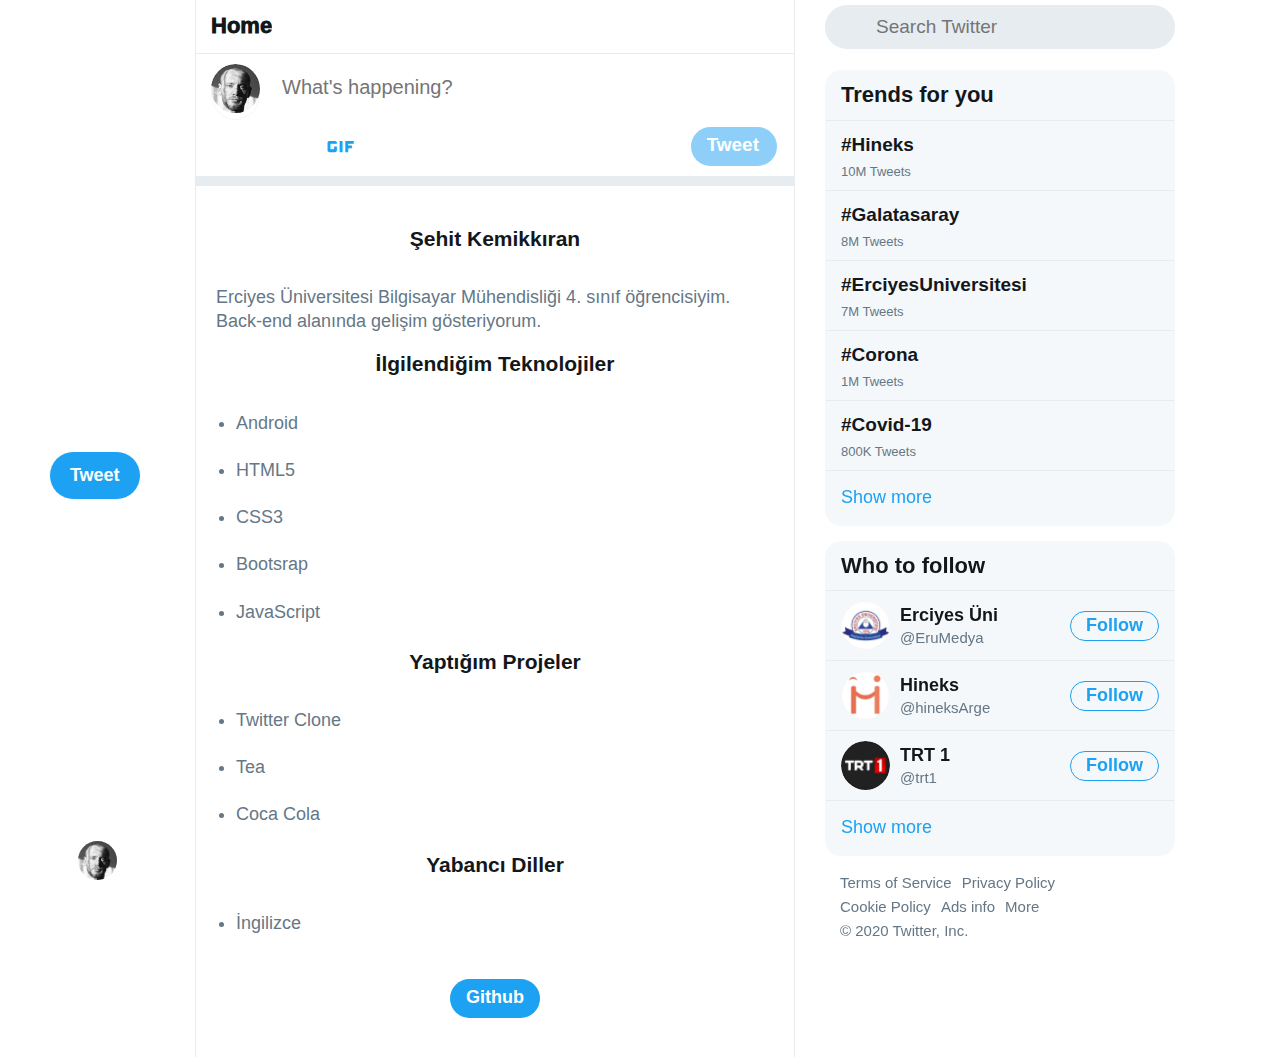
==== commit d0b5d98c: "hakkımda sayfası guncellendı" ====
--- a/hakkimda.html
+++ b/hakkimda.html
@@ -347,7 +347,23 @@
                                                 <div class="css-general-class welcome-p-div" style="text-align: start !important;">
                                                     <span class="css-general-class welcome-p-span">
                                                         <ul class="list-style-type: circle;" style="padding-left: 20px;">
-                                                            <li>Coffee</li>
+                                                            <li>Android</li>
+                                                            <li>HTML5</li>
+                                                            <li>CSS3</li>
+                                                            <li>Bootsrap</li>
+                                                            <li>JavaScript</li>
+                                                          </ul>   
+                                                    </span>
+                                                </div>
+                                                <div class="css-general-class welcom-div">
+                                                    <span class="css-general-class welcome-span">
+                                                       Yaptığım Projeler
+                                                    </span>
+                                                </div>
+                                                <div class="css-general-class welcome-p-div" style="text-align: start !important;">
+                                                    <span class="css-general-class welcome-p-span">
+                                                        <ul class="list-style-type: circle;" style="padding-left: 20px;">
+                                                            <li>Twitter Clone</li>
                                                             <li>Tea</li>
                                                             <li>Coca Cola</li>
                                                           </ul>   
@@ -355,15 +371,13 @@
                                                 </div>
                                                 <div class="css-general-class welcom-div">
                                                     <span class="css-general-class welcome-span">
-                                                       Yaptığım Projeler
+                                                       Yabancı Diller
                                                     </span>
                                                 </div>
                                                 <div class="css-general-class welcome-p-div" style="text-align: start !important;">
                                                     <span class="css-general-class welcome-p-span">
                                                         <ul class="list-style-type: circle;" style="padding-left: 20px;">
-                                                            <li>Coffee</li>
-                                                            <li>Tea</li>
-                                                            <li>Coca Cola</li>
+                                                            <li>İngilizce</li>
                                                           </ul>   
                                                     </span>
                                                 </div>
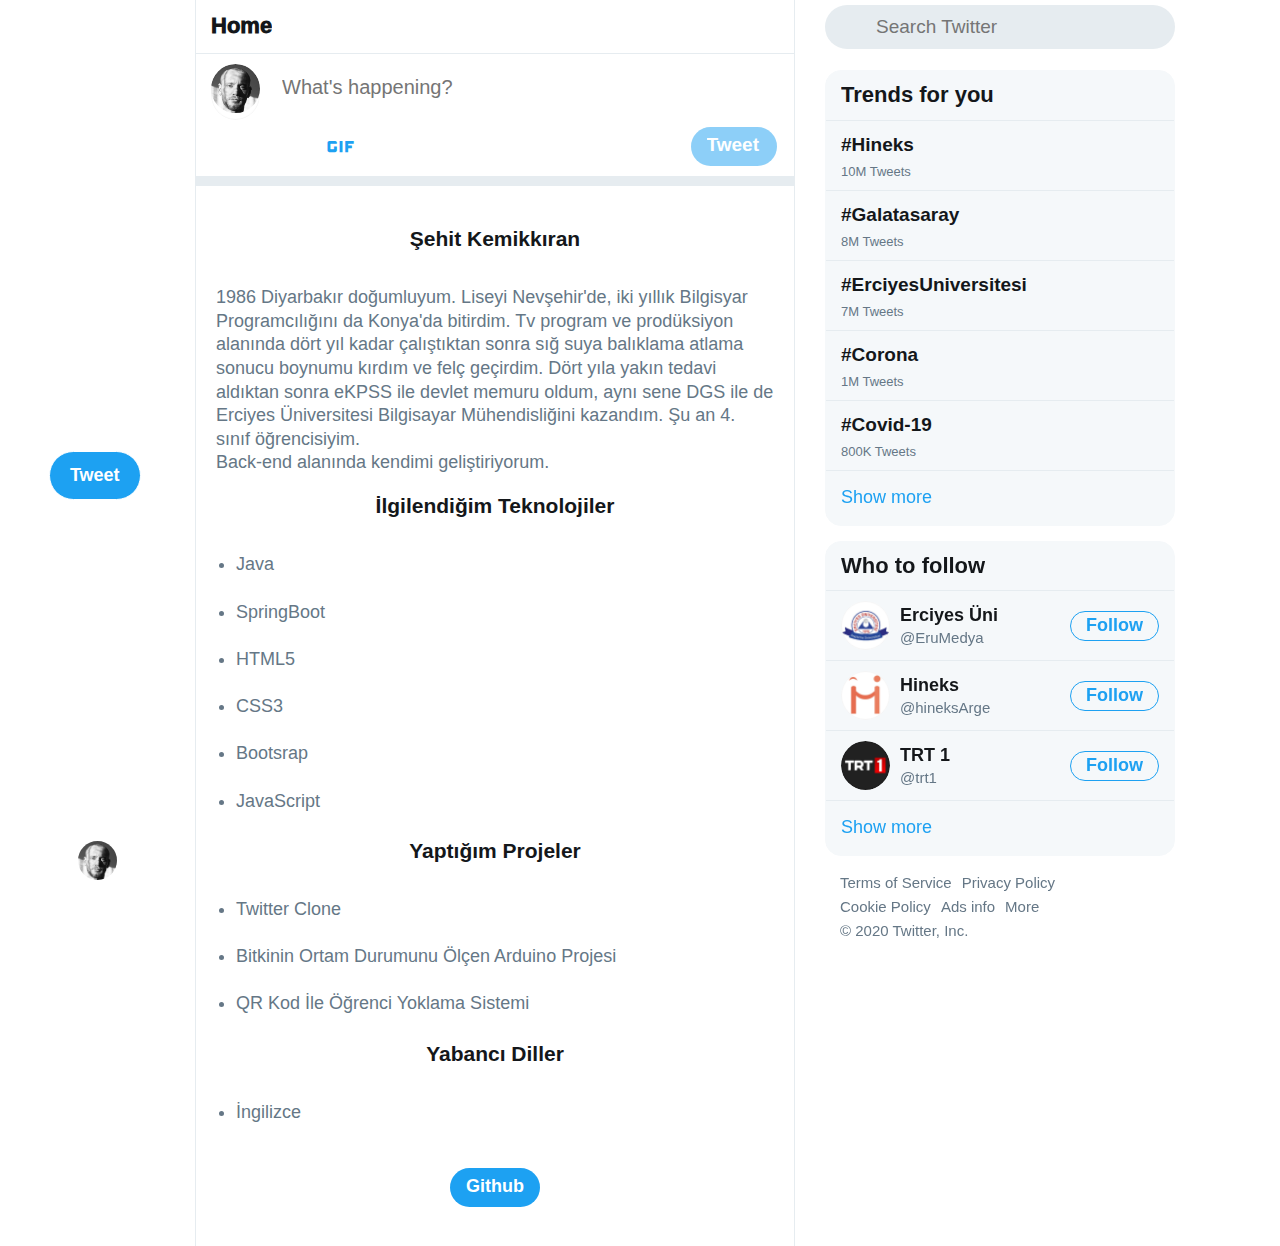
==== commit 79a69ab4: "hakkimda.html güncellendi" ====
--- a/hakkimda.html
+++ b/hakkimda.html
@@ -336,7 +336,7 @@
                                                 <!-- Paragraph -->
                                                 <div class="css-general-class welcome-p-div" style="text-align: start !important;">
                                                     <span class="css-general-class welcome-p-span">
-                                                        Erciyes Üniversitesi Bilgisayar Mühendisliği 4. sınıf öğrencisiyim.<br> Back-end alanında gelişim gösteriyorum.   
+                                                        1986 Diyarbakır doğumluyum. Liseyi Nevşehir'de, iki yıllık Bilgisyar Programcılığını da Konya'da bitirdim. Tv program ve prodüksiyon alanında dört yıl kadar çalıştıktan sonra sığ suya balıklama atlama sonucu boynumu kırdım ve felç geçirdim. Dört yıla yakın tedavi aldıktan sonra eKPSS ile devlet memuru oldum, aynı sene DGS ile de Erciyes Üniversitesi Bilgisayar Mühendisliğini kazandım. Şu an 4. sınıf öğrencisiyim.<br> Back-end alanında kendimi geliştiriyorum.   
                                                     </span>
                                                 </div> <br>
                                                 <div class="css-general-class welcom-div">
@@ -347,7 +347,8 @@
                                                 <div class="css-general-class welcome-p-div" style="text-align: start !important;">
                                                     <span class="css-general-class welcome-p-span">
                                                         <ul class="list-style-type: circle;" style="padding-left: 20px;">
-                                                            <li>Android</li>
+                                                            <li>Java</li>
+                                                            <li>SpringBoot</li>
                                                             <li>HTML5</li>
                                                             <li>CSS3</li>
                                                             <li>Bootsrap</li>
@@ -364,8 +365,8 @@
                                                     <span class="css-general-class welcome-p-span">
                                                         <ul class="list-style-type: circle;" style="padding-left: 20px;">
                                                             <li>Twitter Clone</li>
-                                                            <li>Tea</li>
-                                                            <li>Coca Cola</li>
+                                                            <li>Bitkinin Ortam Durumunu Ölçen Arduino Projesi</li>
+                                                            <li>QR Kod İle Öğrenci Yoklama Sistemi</li>
                                                           </ul>   
                                                     </span>
                                                 </div>
